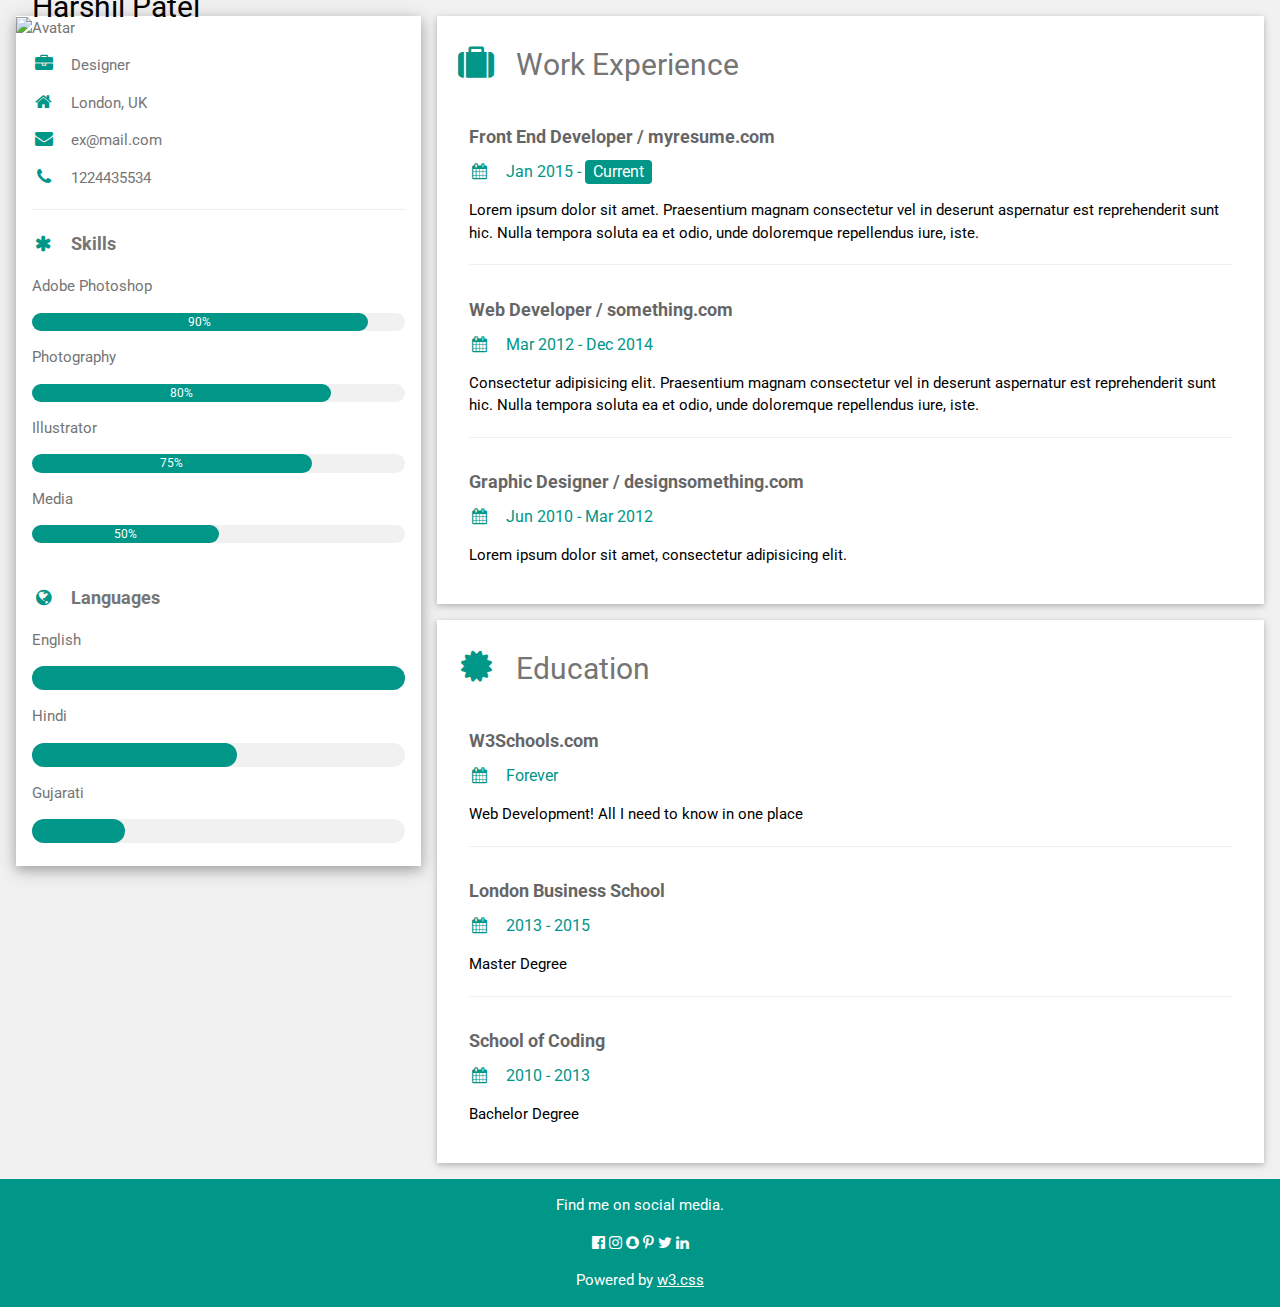
==== resume.html @ 2237d307 "Add files via upload" ====
<!DOCTYPE html>
<html>
<title>My Resume</title>
<meta charset="UTF-8">
<meta name="viewport" content="width=device-width, initial-scale=1">
<link rel="stylesheet" href="https://www.w3schools.com/w3css/4/w3.css">
<link rel='stylesheet' href='https://fonts.googleapis.com/css?family=Roboto'>
<link rel="stylesheet" href="https://cdnjs.cloudflare.com/ajax/libs/font-awesome/4.7.0/css/font-awesome.min.css">
<style>
html,body,h1,h2,h3,h4,h5,h6 {font-family: "Roboto", sans-serif}
</style>
<body class="w3-light-grey">

<!-- Page Container -->
<div class="w3-content w3-margin-top" style="max-width:1400px;">

  <!-- The Grid -->
  <div class="w3-row-padding">
  
    <!-- Left Column -->
    <div class="w3-third">
    
      <div class="w3-white w3-text-grey w3-card-4">
        <div class="w3-display-container">
          <img src="/w3images/avatar_hat.jpg" style="width:100%" alt="Avatar">
          <div class="w3-display-bottomleft w3-container w3-text-black">
            <h2>Harshil Patel</h2>
          </div>
        </div>
        <div class="w3-container">
          <p><i class="fa fa-briefcase fa-fw w3-margin-right w3-large w3-text-teal"></i>Designer</p>
          <p><i class="fa fa-home fa-fw w3-margin-right w3-large w3-text-teal"></i>London, UK</p>
          <p><i class="fa fa-envelope fa-fw w3-margin-right w3-large w3-text-teal"></i>ex@mail.com</p>
          <p><i class="fa fa-phone fa-fw w3-margin-right w3-large w3-text-teal"></i>1224435534</p>
          <hr>

          <p class="w3-large"><b><i class="fa fa-asterisk fa-fw w3-margin-right w3-text-teal"></i>Skills</b></p>
          <p>Adobe Photoshop</p>
          <div class="w3-light-grey w3-round-xlarge w3-small">
            <div class="w3-container w3-center w3-round-xlarge w3-teal" style="width:90%">90%</div>
          </div>
          <p>Photography</p>
          <div class="w3-light-grey w3-round-xlarge w3-small">
            <div class="w3-container w3-center w3-round-xlarge w3-teal" style="width:80%">
              <div class="w3-center w3-text-white">80%</div>
            </div>
          </div>
          <p>Illustrator</p>
          <div class="w3-light-grey w3-round-xlarge w3-small">
            <div class="w3-container w3-center w3-round-xlarge w3-teal" style="width:75%">75%</div>
          </div>
          <p>Media</p>
          <div class="w3-light-grey w3-round-xlarge w3-small">
            <div class="w3-container w3-center w3-round-xlarge w3-teal" style="width:50%">50%</div>
          </div>
          <br>

          <p class="w3-large w3-text-theme"><b><i class="fa fa-globe fa-fw w3-margin-right w3-text-teal"></i>Languages</b></p>
          <p>English</p>
          <div class="w3-light-grey w3-round-xlarge">
            <div class="w3-round-xlarge w3-teal" style="height:24px;width:100%"></div>
          </div>
          <p>Hindi</p>
          <div class="w3-light-grey w3-round-xlarge">
            <div class="w3-round-xlarge w3-teal" style="height:24px;width:55%"></div>
          </div>
          <p>Gujarati</p>
          <div class="w3-light-grey w3-round-xlarge">
            <div class="w3-round-xlarge w3-teal" style="height:24px;width:25%"></div>
          </div>
          <br>
        </div>
      </div><br>

    <!-- End Left Column -->
    </div>

    <!-- Right Column -->
    <div class="w3-twothird">
    
      <div class="w3-container w3-card w3-white w3-margin-bottom">
        <h2 class="w3-text-grey w3-padding-16"><i class="fa fa-suitcase fa-fw w3-margin-right w3-xxlarge w3-text-teal"></i>Work Experience</h2>
        <div class="w3-container">
          <h5 class="w3-opacity"><b>Front End Developer / myresume.com</b></h5>
          <h6 class="w3-text-teal"><i class="fa fa-calendar fa-fw w3-margin-right"></i>Jan 2015 - <span class="w3-tag w3-teal w3-round">Current</span></h6>
          <p>Lorem ipsum dolor sit amet. Praesentium magnam consectetur vel in deserunt aspernatur est reprehenderit sunt hic. Nulla tempora soluta ea et odio, unde doloremque repellendus iure, iste.</p>
          <hr>
        </div>
        <div class="w3-container">
          <h5 class="w3-opacity"><b>Web Developer / something.com</b></h5>
          <h6 class="w3-text-teal"><i class="fa fa-calendar fa-fw w3-margin-right"></i>Mar 2012 - Dec 2014</h6>
          <p>Consectetur adipisicing elit. Praesentium magnam consectetur vel in deserunt aspernatur est reprehenderit sunt hic. Nulla tempora soluta ea et odio, unde doloremque repellendus iure, iste.</p>
          <hr>
        </div>
        <div class="w3-container">
          <h5 class="w3-opacity"><b>Graphic Designer / designsomething.com</b></h5>
          <h6 class="w3-text-teal"><i class="fa fa-calendar fa-fw w3-margin-right"></i>Jun 2010 - Mar 2012</h6>
          <p>Lorem ipsum dolor sit amet, consectetur adipisicing elit. </p><br>
        </div>
      </div>

      <div class="w3-container w3-card w3-white">
        <h2 class="w3-text-grey w3-padding-16"><i class="fa fa-certificate fa-fw w3-margin-right w3-xxlarge w3-text-teal"></i>Education</h2>
        <div class="w3-container">
          <h5 class="w3-opacity"><b>W3Schools.com</b></h5>
          <h6 class="w3-text-teal"><i class="fa fa-calendar fa-fw w3-margin-right"></i>Forever</h6>
          <p>Web Development! All I need to know in one place</p>
          <hr>
        </div>
        <div class="w3-container">
          <h5 class="w3-opacity"><b>London Business School</b></h5>
          <h6 class="w3-text-teal"><i class="fa fa-calendar fa-fw w3-margin-right"></i>2013 - 2015</h6>
          <p>Master Degree</p>
          <hr>
        </div>
        <div class="w3-container">
          <h5 class="w3-opacity"><b>School of Coding</b></h5>
          <h6 class="w3-text-teal"><i class="fa fa-calendar fa-fw w3-margin-right"></i>2010 - 2013</h6>
          <p>Bachelor Degree</p><br>
        </div>
      </div>

    <!-- End Right Column -->
    </div>
    
  <!-- End Grid -->
  </div>
  
  <!-- End Page Container -->
</div>

<footer class="w3-container w3-teal w3-center w3-margin-top">
  <p>Find me on social media.</p>
  <i class="fa fa-facebook-official w3-hover-opacity"></i>
  <i class="fa fa-instagram w3-hover-opacity"></i>
  <i class="fa fa-snapchat w3-hover-opacity"></i>
  <i class="fa fa-pinterest-p w3-hover-opacity"></i>
  <i class="fa fa-twitter w3-hover-opacity"></i>
  <i class="fa fa-linkedin w3-hover-opacity"></i>
  <p>Powered by <a href="https://www.w3schools.com/w3css/default.asp" target="_blank">w3.css</a></p>
</footer>

</body>
</html>
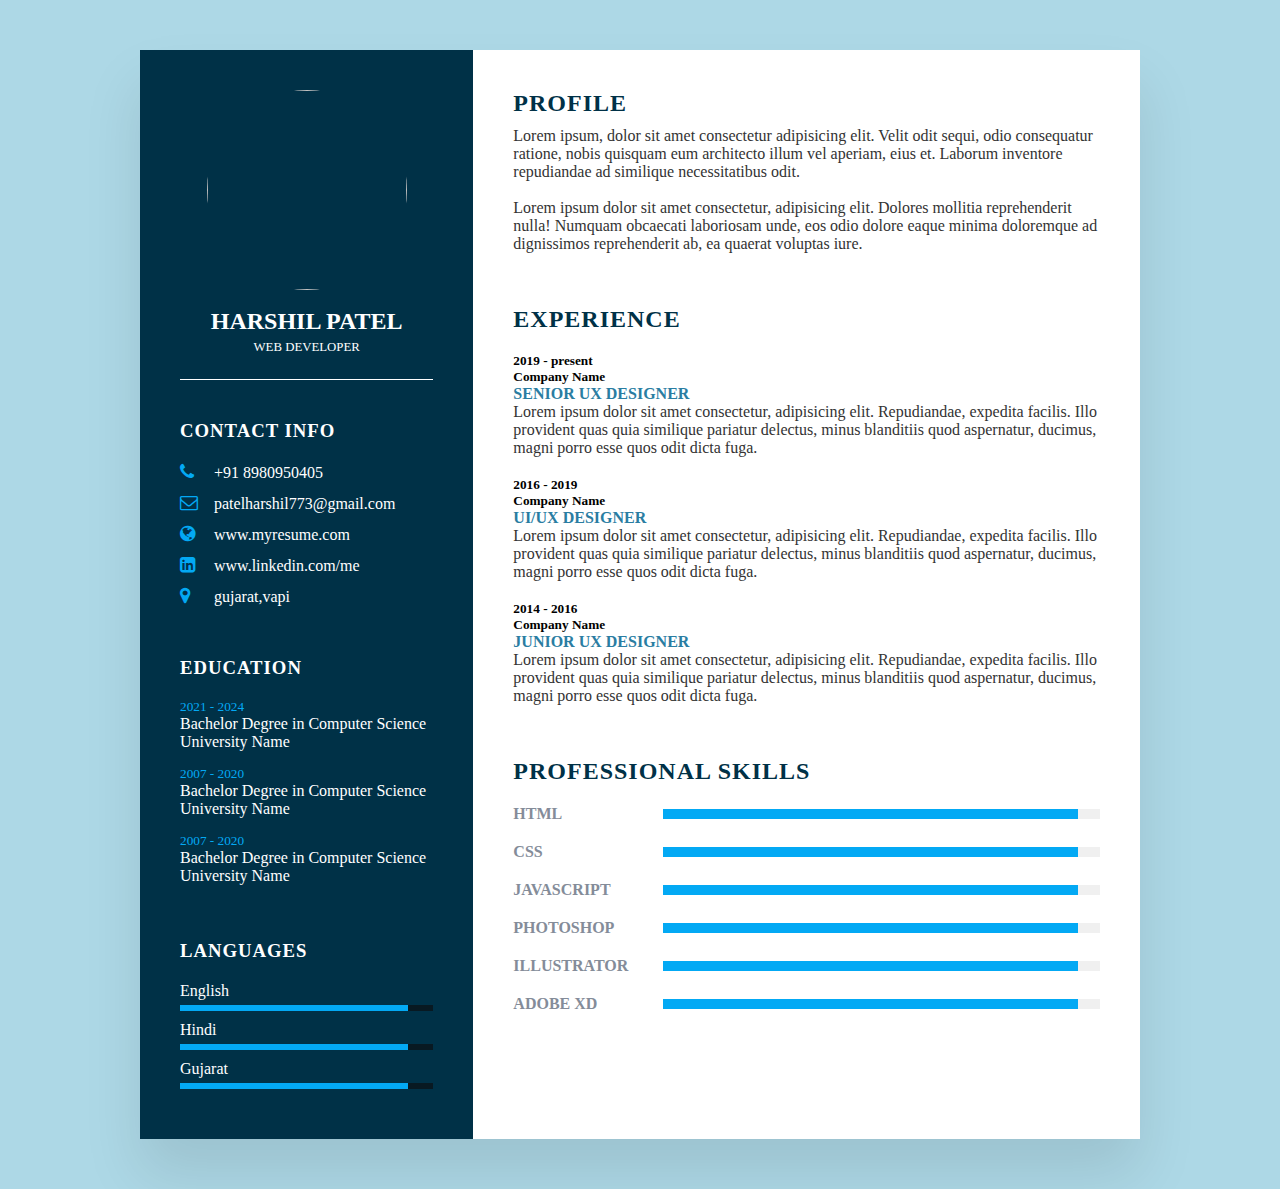
==== commit e909e796: "Rename index.html to resume.html" ====
--- a/resume.html
+++ b/resume.html
@@ -1,144 +1,166 @@
 <!DOCTYPE html>
-<html>
-<title>My Resume</title>
-<meta charset="UTF-8">
-<meta name="viewport" content="width=device-width, initial-scale=1">
-<link rel="stylesheet" href="https://www.w3schools.com/w3css/4/w3.css">
-<link rel='stylesheet' href='https://fonts.googleapis.com/css?family=Roboto'>
-<link rel="stylesheet" href="https://cdnjs.cloudflare.com/ajax/libs/font-awesome/4.7.0/css/font-awesome.min.css">
-<style>
-html,body,h1,h2,h3,h4,h5,h6 {font-family: "Roboto", sans-serif}
-</style>
-<body class="w3-light-grey">
+<html lang="en">
+<head>
+    <meta charset="UTF-8">
+    <meta http-equiv="X-UA-Compatible" content="IE=edge">
+    <meta name="viewport" content="width=device-width, initial-scale=1.0">
+    <title>MyResume</title>
+    <link rel="stylesheet" href="https://cdnjs.cloudflare.com/ajax/libs/font-awesome/4.7.0/css/font-awesome.css" integrity="sha512-5A8nwdMOWrSz20fDsjczgUidUBR8liPYU+WymTZP1lmY9G6Oc7HlZv156XqnsgNUzTyMefFTcsFH/tnJE/+xBg==" crossorigin="anonymous" referrerpolicy="no-referrer" />
+    <link rel="stylesheet" type="text/css" href="style.css">
+</head>
+<body>
+    <div class="container">
 
-<!-- Page Container -->
-<div class="w3-content w3-margin-top" style="max-width:1400px;">
+        <div class="left_side">
+            <div class="profiletext">
+                <div class="imgbx">
+                    <img src="img/profile4.jpg" alt="">
+                </div>
+                <h2>Harshil Patel<br><span>Web Developer</span></h2>
+            </div>
 
-  <!-- The Grid -->
-  <div class="w3-row-padding">
-  
-    <!-- Left Column -->
-    <div class="w3-third">
-    
-      <div class="w3-white w3-text-grey w3-card-4">
-        <div class="w3-display-container">
-          <img src="/w3images/avatar_hat.jpg" style="width:100%" alt="Avatar">
-          <div class="w3-display-bottomleft w3-container w3-text-black">
-            <h2>Harshil Patel</h2>
-          </div>
+            <div class="contactinfo">
+                <h3 class="title">Contact Info</h3>
+                <ul>
+                    <li>
+                        <span class="icon"><i class="fa fa-phone" aria-hidden="true"></i></span>
+                        <span class="text">+91 8980950405</span>
+                    </li>
+                    <li>
+                        <span class="icon"><i class="fa fa-envelope-o" aria-hidden="true"></i></span>
+                        <span class="text">patelharshil773@gmail.com</span>
+                    </li>
+                    <li>
+                        <span class="icon"><i class="fa fa-globe" aria-hidden="true"></i></span>
+                        <span class="text">www.myresume.com</span>
+                    </li>
+                    <li>
+                        <span class="icon"><i class="fa fa-linkedin-square" aria-hidden="true"></i></span>
+                        <span class="text">www.linkedin.com/me</span>
+                    </li>
+                    <li>
+                        <span class="icon"><i class="fa fa-map-marker" aria-hidden="true"></i></span>
+                        <span class="text">gujarat,vapi</span>
+                    </li>
+                </ul>
+            </div>
+
+            <div class="contactinfo education">
+                <h3 class="title">Education</h3>
+                <ul>
+                    <li>
+                        <h5>2021 - 2024</h5>
+                        <h4>Bachelor Degree in Computer Science</h4>
+                        <h4>University Name</h4>
+                    </li>
+                    <li>
+                        <h5>2007 - 2020</h5>
+                        <h4>Bachelor Degree in Computer Science</h4>
+                        <h4>University Name</h4>
+                    </li>
+                    <li>
+                        <h5>2007 - 2020</h5>
+                        <h4>Bachelor Degree in Computer Science</h4>
+                        <h4>University Name</h4>
+                    </li>
+                </ul>
+            </div>
+
+            <div class="contactinfo language">
+                <h3 class="title">Languages</h3>
+                <ul>
+                    <li>
+                        <span class="text">English</span>
+                        <span class="percent">
+                            <div style="width:90%;"></div>
+                        </span>
+                    </li>
+                    <li>
+                        <span class="text">Hindi</span>
+                        <span class="percent">
+                            <div style="width:90%;"></div>
+                        </span>
+                        
+                    </li>
+                    <li>
+                        <span class="text">Gujarat</span>
+                        <span class="percent">
+                            <div style="width:90%;"></div>
+                        </span>
+                    </li>
+                </ul>
+            </div>
         </div>
-        <div class="w3-container">
-          <p><i class="fa fa-briefcase fa-fw w3-margin-right w3-large w3-text-teal"></i>Designer</p>
-          <p><i class="fa fa-home fa-fw w3-margin-right w3-large w3-text-teal"></i>London, UK</p>
-          <p><i class="fa fa-envelope fa-fw w3-margin-right w3-large w3-text-teal"></i>ex@mail.com</p>
-          <p><i class="fa fa-phone fa-fw w3-margin-right w3-large w3-text-teal"></i>1224435534</p>
-          <hr>
+        
 
-          <p class="w3-large"><b><i class="fa fa-asterisk fa-fw w3-margin-right w3-text-teal"></i>Skills</b></p>
-          <p>Adobe Photoshop</p>
-          <div class="w3-light-grey w3-round-xlarge w3-small">
-            <div class="w3-container w3-center w3-round-xlarge w3-teal" style="width:90%">90%</div>
-          </div>
-          <p>Photography</p>
-          <div class="w3-light-grey w3-round-xlarge w3-small">
-            <div class="w3-container w3-center w3-round-xlarge w3-teal" style="width:80%">
-              <div class="w3-center w3-text-white">80%</div>
+        <div class="right_side">
+            <div class="about">
+                <h2 class="title2">profile</h2>
+                <p>Lorem ipsum, dolor sit amet consectetur adipisicing elit. Velit odit sequi, odio consequatur ratione, nobis quisquam eum architecto illum vel aperiam, eius et. Laborum inventore repudiandae ad similique necessitatibus odit.<br><br>Lorem ipsum dolor sit amet consectetur, adipisicing elit. Dolores mollitia reprehenderit nulla! Numquam obcaecati laboriosam unde, eos odio dolore eaque minima doloremque ad dignissimos reprehenderit ab, ea quaerat voluptas iure.</p>
             </div>
-          </div>
-          <p>Illustrator</p>
-          <div class="w3-light-grey w3-round-xlarge w3-small">
-            <div class="w3-container w3-center w3-round-xlarge w3-teal" style="width:75%">75%</div>
-          </div>
-          <p>Media</p>
-          <div class="w3-light-grey w3-round-xlarge w3-small">
-            <div class="w3-container w3-center w3-round-xlarge w3-teal" style="width:50%">50%</div>
-          </div>
-          <br>
+            <div class="about">
+                <h2 class="title2">Experience</h2>
+                <div class="box">
+                    <div class="company_year">
+                        <h5>2019 - present</h5>
+                        <h5>Company Name</h5>
+                    </div>
+                    <div class="text">
+                        <h4>Senior UX designer</h4>
+                        <p>Lorem ipsum dolor sit amet consectetur, adipisicing elit. Repudiandae, expedita facilis. Illo provident quas quia similique pariatur delectus, minus blanditiis quod aspernatur, ducimus, magni porro esse quos odit dicta fuga.</p>
+                    </div>
+                </div>
+                <div class="box">
+                    <div class="company_year">
+                        <h5>2016 - 2019</h5>
+                        <h5>Company Name</h5>
+                    </div>
+                    <div class="text">
+                        <h4>UI/UX designer</h4>
+                        <p>Lorem ipsum dolor sit amet consectetur, adipisicing elit. Repudiandae, expedita facilis. Illo provident quas quia similique pariatur delectus, minus blanditiis quod aspernatur, ducimus, magni porro esse quos odit dicta fuga.</p>
+                    </div>
+                </div>
+                <div class="box">
+                    <div class="company_year">
+                        <h5>2014 - 2016</h5>
+                        <h5>Company Name</h5>
+                    </div>
+                    <div class="text">
+                        <h4>junior UX designer</h4>
+                        <p>Lorem ipsum dolor sit amet consectetur, adipisicing elit. Repudiandae, expedita facilis. Illo provident quas quia similique pariatur delectus, minus blanditiis quod aspernatur, ducimus, magni porro esse quos odit dicta fuga.</p>
+                    </div>
+                </div>
+            </div>
 
-          <p class="w3-large w3-text-theme"><b><i class="fa fa-globe fa-fw w3-margin-right w3-text-teal"></i>Languages</b></p>
-          <p>English</p>
-          <div class="w3-light-grey w3-round-xlarge">
-            <div class="w3-round-xlarge w3-teal" style="height:24px;width:100%"></div>
-          </div>
-          <p>Hindi</p>
-          <div class="w3-light-grey w3-round-xlarge">
-            <div class="w3-round-xlarge w3-teal" style="height:24px;width:55%"></div>
-          </div>
-          <p>Gujarati</p>
-          <div class="w3-light-grey w3-round-xlarge">
-            <div class="w3-round-xlarge w3-teal" style="height:24px;width:25%"></div>
-          </div>
-          <br>
+            <div class="about skills">
+                <h2 class="title2">Professional skills</h2>
+                <div class="box">
+                    <h4>Html</h4>
+                    <div class="percent"><div style="width: 95%;" class="percentdiv"></div></div>
+                </div>
+                <div class="box">
+                    <h4>CSS</h4>
+                    <div class="percent"><div style="width: 95%;" class="percentdiv"></div></div>
+                </div>
+                <div class="box">
+                    <h4>javascript</h4>
+                    <div class="percent"><div style="width: 95%;" class="percentdiv"></div></div>
+                </div>
+                <div class="box">
+                    <h4>Photoshop</h4>
+                    <div class="percent"><div style="width: 95%;" class="percentdiv"></div></div>
+                </div>
+                <div class="box">
+                    <h4>illustrator</h4>
+                    <div class="percent"><div style="width: 95%;" class="percentdiv"></div></div>
+                </div>
+                <div class="box">
+                    <h4>Adobe XD</h4>
+                    <div class="percent"><div style="width: 95%;" class="percentdiv"></div></div>
+                </div>
+            </div>
+
         </div>
-      </div><br>
-
-    <!-- End Left Column -->
     </div>
-
-    <!-- Right Column -->
-    <div class="w3-twothird">
-    
-      <div class="w3-container w3-card w3-white w3-margin-bottom">
-        <h2 class="w3-text-grey w3-padding-16"><i class="fa fa-suitcase fa-fw w3-margin-right w3-xxlarge w3-text-teal"></i>Work Experience</h2>
-        <div class="w3-container">
-          <h5 class="w3-opacity"><b>Front End Developer / myresume.com</b></h5>
-          <h6 class="w3-text-teal"><i class="fa fa-calendar fa-fw w3-margin-right"></i>Jan 2015 - <span class="w3-tag w3-teal w3-round">Current</span></h6>
-          <p>Lorem ipsum dolor sit amet. Praesentium magnam consectetur vel in deserunt aspernatur est reprehenderit sunt hic. Nulla tempora soluta ea et odio, unde doloremque repellendus iure, iste.</p>
-          <hr>
-        </div>
-        <div class="w3-container">
-          <h5 class="w3-opacity"><b>Web Developer / something.com</b></h5>
-          <h6 class="w3-text-teal"><i class="fa fa-calendar fa-fw w3-margin-right"></i>Mar 2012 - Dec 2014</h6>
-          <p>Consectetur adipisicing elit. Praesentium magnam consectetur vel in deserunt aspernatur est reprehenderit sunt hic. Nulla tempora soluta ea et odio, unde doloremque repellendus iure, iste.</p>
-          <hr>
-        </div>
-        <div class="w3-container">
-          <h5 class="w3-opacity"><b>Graphic Designer / designsomething.com</b></h5>
-          <h6 class="w3-text-teal"><i class="fa fa-calendar fa-fw w3-margin-right"></i>Jun 2010 - Mar 2012</h6>
-          <p>Lorem ipsum dolor sit amet, consectetur adipisicing elit. </p><br>
-        </div>
-      </div>
-
-      <div class="w3-container w3-card w3-white">
-        <h2 class="w3-text-grey w3-padding-16"><i class="fa fa-certificate fa-fw w3-margin-right w3-xxlarge w3-text-teal"></i>Education</h2>
-        <div class="w3-container">
-          <h5 class="w3-opacity"><b>W3Schools.com</b></h5>
-          <h6 class="w3-text-teal"><i class="fa fa-calendar fa-fw w3-margin-right"></i>Forever</h6>
-          <p>Web Development! All I need to know in one place</p>
-          <hr>
-        </div>
-        <div class="w3-container">
-          <h5 class="w3-opacity"><b>London Business School</b></h5>
-          <h6 class="w3-text-teal"><i class="fa fa-calendar fa-fw w3-margin-right"></i>2013 - 2015</h6>
-          <p>Master Degree</p>
-          <hr>
-        </div>
-        <div class="w3-container">
-          <h5 class="w3-opacity"><b>School of Coding</b></h5>
-          <h6 class="w3-text-teal"><i class="fa fa-calendar fa-fw w3-margin-right"></i>2010 - 2013</h6>
-          <p>Bachelor Degree</p><br>
-        </div>
-      </div>
-
-    <!-- End Right Column -->
-    </div>
-    
-  <!-- End Grid -->
-  </div>
-  
-  <!-- End Page Container -->
-</div>
-
-<footer class="w3-container w3-teal w3-center w3-margin-top">
-  <p>Find me on social media.</p>
-  <i class="fa fa-facebook-official w3-hover-opacity"></i>
-  <i class="fa fa-instagram w3-hover-opacity"></i>
-  <i class="fa fa-snapchat w3-hover-opacity"></i>
-  <i class="fa fa-pinterest-p w3-hover-opacity"></i>
-  <i class="fa fa-twitter w3-hover-opacity"></i>
-  <i class="fa fa-linkedin w3-hover-opacity"></i>
-  <p>Powered by <a href="https://www.w3schools.com/w3css/default.asp" target="_blank">w3.css</a></p>
-</footer>
-
 </body>
 </html>
--- a/style.css
+++ b/style.css
@@ -0,0 +1,195 @@
+@import url("https://fonts.googleapis.com/css?family=poppins:200,300,400,500,600,700,800,900&display=swap");
+
+*{
+    margin: 0;
+    padding: 0;
+    box-sizing: border-box;
+    font-family: 'poppins' sans-serif;
+}
+body{
+    background:lightblue;
+    display: flex;
+    justify-content: center;
+    align-items: center;
+    min-height: 100vh;
+}
+.container{
+    position: relative;
+    width: 100%;
+    max-width: 1000px;
+    min-height: 1000px;
+    background: #fff;
+    margin: 50px;
+    display: grid;
+    grid-template-columns: 1fr 2fr;
+    box-shadow: 0 35px 55px rgba(0, 0, 0, 0.1);
+}
+.container .left_side{
+    position:relative;
+    background: #003147;
+    padding: 40px;
+}
+.profiletext{
+    position: relative;
+    display: flex;
+    flex-direction: column;
+    align-items: center;
+    padding-bottom: 20px;
+    border-bottom: 1px solid white;
+}
+.profiletext .imgbx{
+    position: relative;
+    width: 200px;
+    height: 200px;
+    border-radius: 50%;
+    overflow: hidden;
+}
+.profiletext .imgbx img{
+    position: absolute;
+    top: 0;
+    left: 0;
+    width: 100%;
+    height: 100%;
+    object-fit: cover;
+}
+.profiletext h2{
+    color: #fff;
+    font-size: 1.5rem;
+    margin-top: 20px;
+    text-transform: uppercase;
+    text-align: center;
+    font-weight: 600;
+    line-height: 1.4rem;
+}
+.profiletext h2 span{
+    font-size: 0.8rem;
+    font-weight: 300;
+}
+.contactinfo{
+    padding-top: 40px;
+}
+.title{
+    color: #fff;
+    text-transform: uppercase;
+    font-weight: 600;
+    letter-spacing: 1px;
+    margin-bottom: 20px;
+}
+.contactinfo ul{
+    position: relative;
+}
+.contactinfo ul li{
+    position: relative;
+    list-style: none;
+    margin: 10px 0;
+    cursor: pointer;
+}
+.contactinfo ul li .icon{
+    display: inline-block;
+    width: 30px;
+    font-size: 18px;
+    color: #03a9f4;
+}
+.contactinfo ul li span{
+    color:#fff;
+    font-weight: 300;
+}
+.contactinfo.education li{
+    margin-bottom: 15px;
+}
+.contactinfo.education h5{
+    color: #03a9f4;
+    font-weight: 500;
+}
+.contactinfo.education h4:nth-child(2){
+    color: #fff;
+    font-weight: 500;
+}
+.contactinfo.education h4{
+    color: #fff;
+    font-weight: 500;
+}
+.contactinfo.language .percent{
+    position: relative;
+    width: 100%;
+    height: 6px;
+    background: #081922;
+    display: block;
+    margin-top: 5px;
+}
+.contactinfo.language .percent div{
+    position: absolute;
+    top: 0;
+    left: 0;
+    height: 100%;
+    background: #03a9f4;
+}
+
+
+
+.container .right_side{
+    position:relative;
+    background: #fff;
+    padding: 40px;
+}
+.about{
+    margin-bottom: 53px;
+}
+.about:last-child{
+    margin-bottom: 0;
+}
+.title2{
+    color:#003147;
+    text-transform: uppercase;
+    letter-spacing: 1px;
+    margin-bottom: 10px;
+}
+p{
+    color: #333;
+}
+.about .box{
+    display: flex;
+    flex-direction: column;
+    margin: 20px 0;
+}
+.about .box .company_year{
+    min-width: 150px;
+}
+.about .box .year_company h5{
+ text-transform: uppercase;
+ color: #848c90;
+ font-weight: 600;
+}
+.about .box .text h4{
+    text-transform: uppercase;
+    color: #2a7da2;
+    font-size: 16px;
+}
+.skills .box{
+    position: relative;
+    width: 100%;
+    display: grid;
+    grid-template-columns: 150px 1fr;
+    justify-content: center;
+    align-items: center;
+}
+.skills .box h4{
+    text-transform: uppercase;
+    color: #848c99;
+    font-weight: 600;
+}
+.skills .box .percent{
+    position: relative;
+    width: 100%;
+    height: 10px;
+    background: #f0f0f0;
+}
+.percentdiv{
+    position: relative;
+    top: 0;
+    left: 0;
+    height: 100%;
+    background: #03a9f4;
+}
+
+
